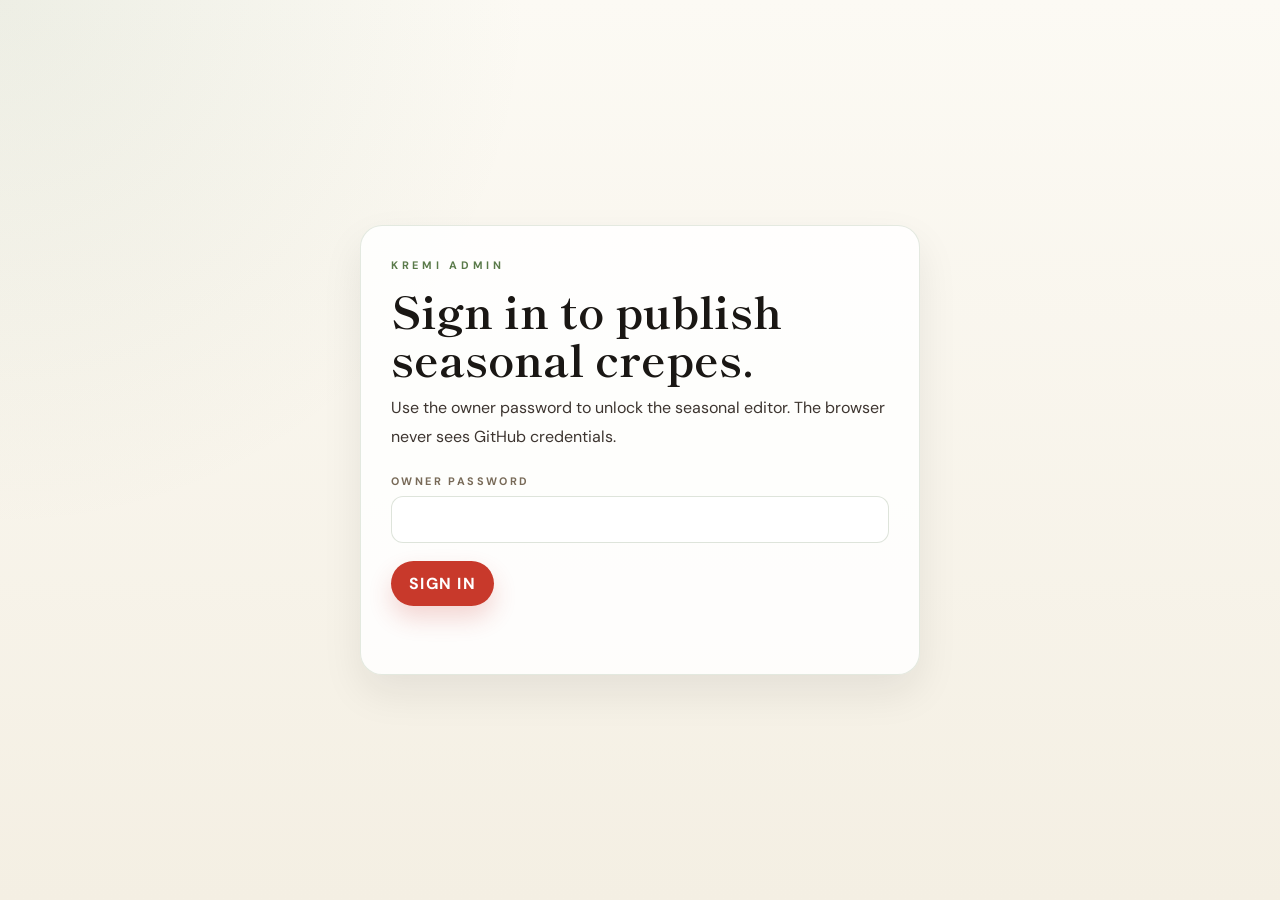
==== admin-login.html @ d61e961f "Harden seasonal crepe publishing" ====
<!DOCTYPE html>
<html lang="en">
<head>
  <meta charset="UTF-8" />
  <meta name="viewport" content="width=device-width, initial-scale=1.0" />
  <title>Kremi Admin Login</title>
  <link rel="preconnect" href="https://fonts.googleapis.com" />
  <link rel="preconnect" href="https://fonts.gstatic.com" crossorigin />
  <link href="https://fonts.googleapis.com/css2?family=Shippori+Mincho:wght@400;500;700&family=DM+Sans:wght@400;500;700&display=swap" rel="stylesheet" />
  <style>
    :root {
      --matcha: #5a7a4a;
      --red: #c8392b;
      --cream: #faf6ef;
      --warm-white: #fffdf8;
      --ink: #1a1714;
      --ink-soft: #3d3530;
      --border: rgba(90,122,74,0.14);
    }
    * { box-sizing: border-box; }
    body {
      margin: 0;
      min-height: 100vh;
      display: grid;
      place-items: center;
      background:
        radial-gradient(circle at top left, rgba(90,122,74,0.09), transparent 34%),
        linear-gradient(180deg, #fcfaf4 0%, #f4efe3 100%);
      color: var(--ink);
      font-family: 'DM Sans', sans-serif;
      padding: 20px;
    }
    .card {
      width: min(560px, 100%);
      background: rgba(255,255,255,0.84);
      border: 1px solid rgba(90,122,74,0.16);
      border-radius: 22px;
      box-shadow: 0 18px 40px rgba(26,23,20,0.08);
      padding: 30px;
    }
    .eyebrow {
      font-size: 0.68rem;
      letter-spacing: 0.34em;
      text-transform: uppercase;
      color: var(--matcha);
      margin: 0 0 10px;
      font-weight: 700;
    }
    h1 {
      font-family: 'Shippori Mincho', serif;
      font-size: clamp(1.9rem, 5vw, 2.8rem);
      line-height: 1.08;
      margin: 0;
    }
    p {
      margin: 12px 0 0;
      color: var(--ink-soft);
      line-height: 1.8;
    }
    label {
      display: block;
      margin: 22px 0 8px;
      font-size: 0.68rem;
      letter-spacing: 0.22em;
      text-transform: uppercase;
      color: #786a58;
      font-weight: 700;
    }
    input {
      width: 100%;
      border: 1px solid rgba(90,122,74,0.2);
      border-radius: 12px;
      padding: 12px 14px;
      background: rgba(255,255,255,0.94);
      color: var(--ink);
      font: inherit;
      outline: none;
    }
    input:focus { border-color: rgba(200,57,43,0.45); box-shadow: 0 0 0 4px rgba(200,57,43,0.08); }
    button {
      margin-top: 18px;
      border: 0;
      border-radius: 999px;
      padding: 12px 18px;
      cursor: pointer;
      font: inherit;
      font-weight: 700;
      letter-spacing: 0.08em;
      text-transform: uppercase;
      background: var(--red);
      color: white;
      box-shadow: 0 12px 24px rgba(200,57,43,0.2);
    }
    .status {
      margin-top: 14px;
      min-height: 24px;
      color: var(--ink-soft);
      line-height: 1.6;
      white-space: pre-wrap;
    }
  </style>
</head>
<body>
  <div class="card">
    <p class="eyebrow">Kremi Admin</p>
    <h1>Sign in to publish seasonal crepes.</h1>
    <p>Use the owner password to unlock the seasonal editor. The browser never sees GitHub credentials.</p>

    <label for="password">Owner password</label>
    <input id="password" type="password" autocomplete="current-password" />
    <button id="login">Sign in</button>
    <div class="status" id="status"></div>
  </div>

  <script>
    const password = document.getElementById('password');
    const statusEl = document.getElementById('status');
    const loginBtn = document.getElementById('login');

    async function login() {
      statusEl.textContent = 'Checking password...';
      const response = await fetch('/api/login', {
        method: 'POST',
        headers: { 'Content-Type': 'application/json' },
        body: JSON.stringify({ password: password.value }),
      });
      const data = await response.json().catch(() => ({}));
      if (!response.ok) {
        statusEl.textContent = data.error || 'Login failed';
        return;
      }
      window.location.href = '/seasonal-admin.html';
    }

    loginBtn.addEventListener('click', () => login().catch((error) => {
      statusEl.textContent = error.message || 'Login failed';
    }));
    password.addEventListener('keydown', (event) => {
      if (event.key === 'Enter') loginBtn.click();
    });
  </script>
</body>
</html>
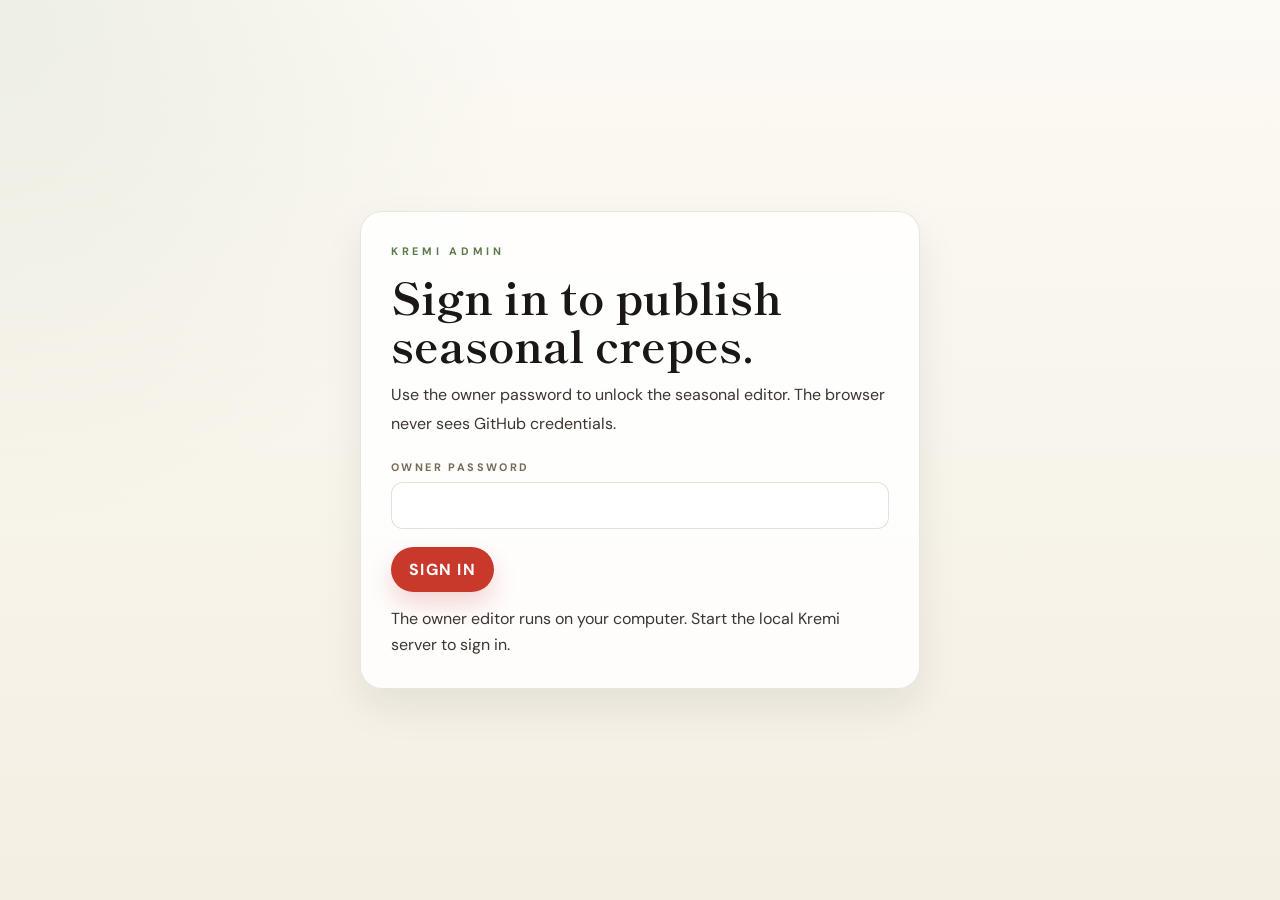
==== commit 026ac772: "Update menus and improve website usability and publishing" ====
--- a/admin-login.html
+++ b/admin-login.html
@@ -2,6 +2,7 @@
 <html lang="en">
 <head>
   <meta charset="UTF-8" />
+  <meta name="robots" content="noindex, nofollow" />
   <meta name="viewport" content="width=device-width, initial-scale=1.0" />
   <title>Kremi Admin Login</title>
   <link rel="preconnect" href="https://fonts.googleapis.com" />
@@ -109,7 +110,7 @@
     <label for="password">Owner password</label>
     <input id="password" type="password" autocomplete="current-password" />
     <button id="login">Sign in</button>
-    <div class="status" id="status"></div>
+    <div class="status" id="status" role="status" aria-live="polite"></div>
   </div>
 
   <script>
@@ -118,6 +119,7 @@
     const loginBtn = document.getElementById('login');
 
     async function login() {
+      if (loginBtn.disabled) return;
       statusEl.textContent = 'Checking password...';
       const response = await fetch('/api/login', {
         method: 'POST',
@@ -132,6 +134,14 @@
       window.location.href = '/seasonal-admin.html';
     }
 
+    loginBtn.disabled = true;
+    fetch('/api/status', {cache:'no-store'}).then(async response => {
+      if (!response.ok || !(response.headers.get('content-type') || '').includes('application/json')) throw new Error('The owner editor runs on your computer. Start the local Kremi server to sign in.');
+      const config = await response.json();
+      if (!config.editorConfigured) throw new Error('Owner setup is needed. Follow the local editor setup in README.md, then restart the server.');
+      loginBtn.disabled = false;
+    }).catch(error => {statusEl.textContent = error.message;});
+
     loginBtn.addEventListener('click', () => login().catch((error) => {
       statusEl.textContent = error.message || 'Login failed';
     }));
